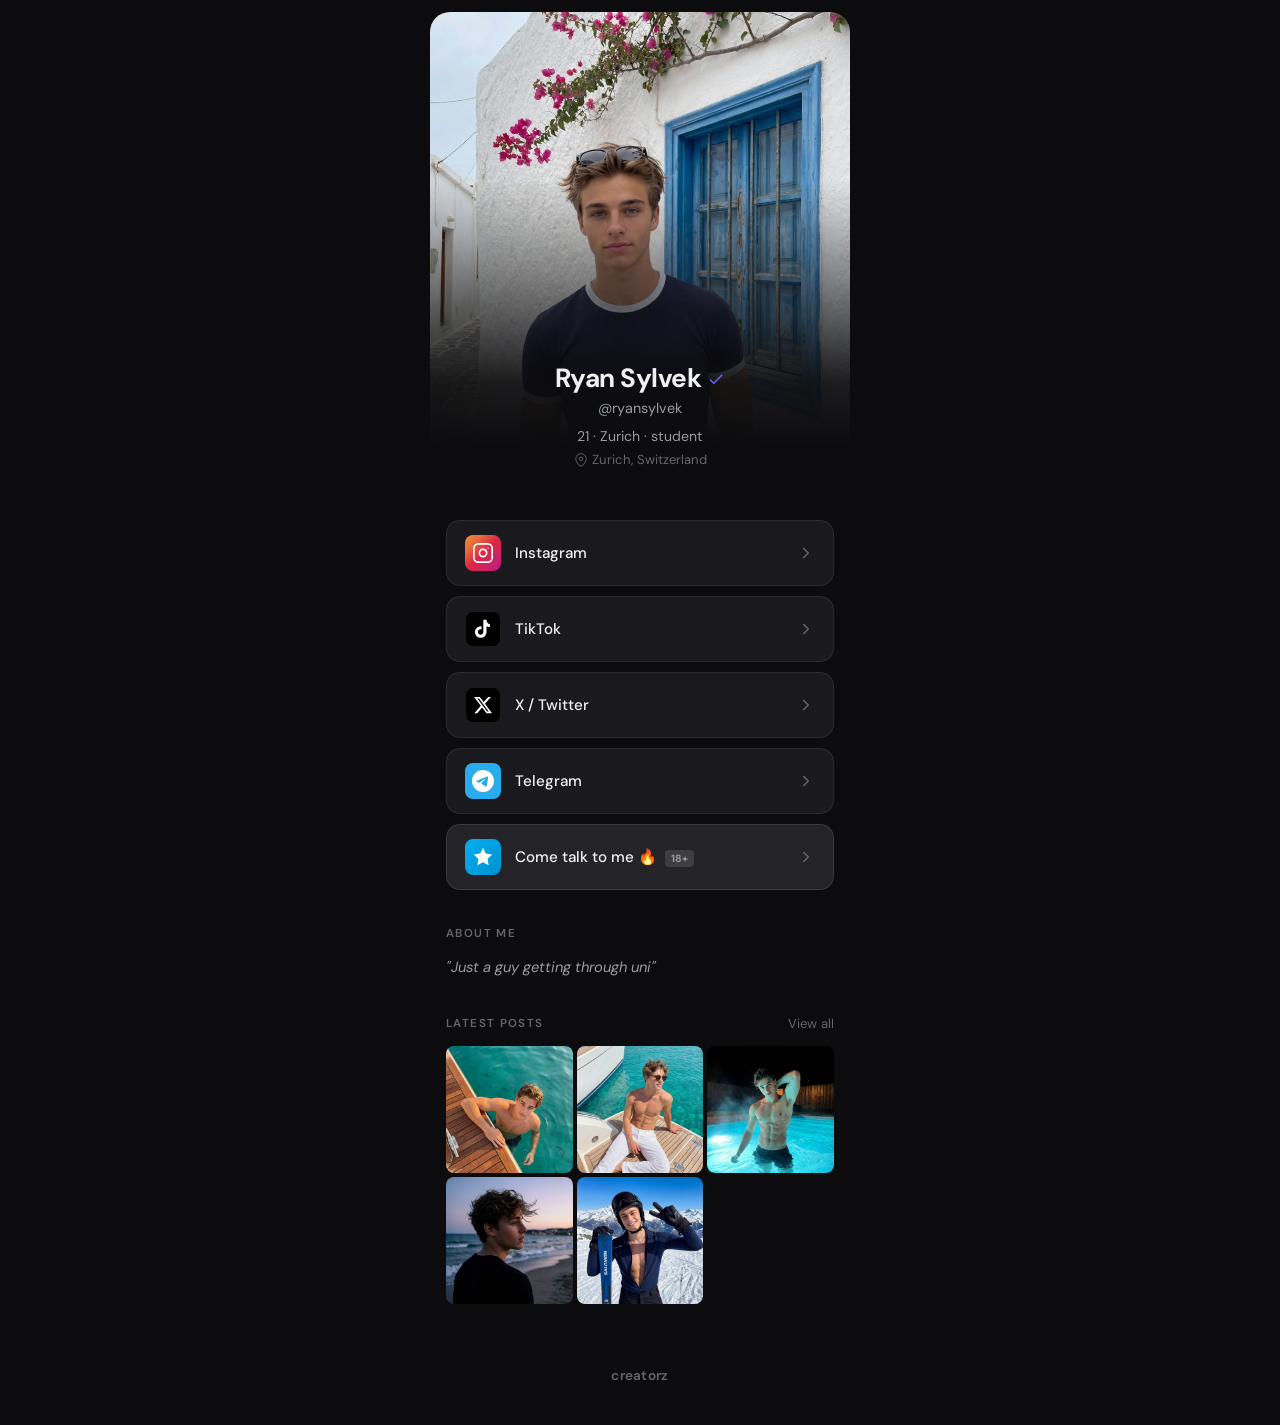
==== ryansylvek/index.html @ 09b4fcb7 "Move site to /ryansylvek subdirectory, root redirects" ====
<!DOCTYPE html>
<html lang="en">
<head>
  <meta charset="UTF-8">
  <meta name="viewport" content="width=device-width, initial-scale=1.0">
  <title>Ryan Sylvek | creatorz</title>
  <link rel="stylesheet" href="css/style.css">
  <link rel="preconnect" href="https://fonts.googleapis.com">
  <link rel="preconnect" href="https://fonts.gstatic.com" crossorigin>
  <link href="https://fonts.googleapis.com/css2?family=DM+Sans:ital,wght@0,400;0,500;0,600;0,700;1,400&display=swap" rel="stylesheet">
</head>
<body>
  <main class="container">

    <!-- Hero Photo + Profile Header -->
    <section class="hero">
      <div class="hero-image">
        <img src="img/avatar.jpg" alt="Profile photo" onerror="this.style.display='none'; this.parentElement.classList.add('no-image')">
        <div class="hero-gradient"></div>
      </div>
      <div class="hero-info">
        <h1 class="display-name">Ryan Sylvek <svg class="verified-badge" viewBox="0 0 24 24" width="18" height="18"><path d="M9 16.17L4.83 12l-1.42 1.41L9 19 21 7l-1.41-1.41L9 16.17z" fill="currentColor"/></svg></h1>
        <p class="username">@ryansylvek</p>
        <p class="tagline">21 &middot; Zurich &middot; student</p>
        <p class="location">
          <svg viewBox="0 0 24 24" width="14" height="14" fill="none" stroke="currentColor" stroke-width="2"><path d="M21 10c0 7-9 13-9 13s-9-6-9-13a9 9 0 0 1 18 0z"/><circle cx="12" cy="10" r="3"/></svg>
          Zurich, Switzerland
        </p>
      </div>
    </section>

    <!-- Social Links -->
    <section class="social-links">
      <a href="https://instagram.com/ryansylvek" target="_blank" rel="noopener" class="link-card" data-platform="instagram">
        <span class="link-icon">
          <svg viewBox="0 0 24 24" width="22" height="22" fill="none" stroke="currentColor" stroke-width="1.8" stroke-linecap="round" stroke-linejoin="round"><rect x="2" y="2" width="20" height="20" rx="5"/><path d="M16 11.37A4 4 0 1 1 12.63 8 4 4 0 0 1 16 11.37z"/><line x1="17.5" y1="6.5" x2="17.51" y2="6.5"/></svg>
        </span>
        <span class="link-label">Instagram</span>
        <span class="link-chevron">
          <svg viewBox="0 0 24 24" width="18" height="18" fill="none" stroke="currentColor" stroke-width="2" stroke-linecap="round" stroke-linejoin="round"><polyline points="9 18 15 12 9 6"/></svg>
        </span>
      </a>

      <a href="https://www.tiktok.com/@ryan.sylvek?_r=1&_t=ZN-95LA146ENCY" target="_blank" rel="noopener" class="link-card" data-platform="tiktok">
        <span class="link-icon">
          <svg viewBox="0 0 24 24" width="22" height="22" fill="currentColor"><path d="M19.59 6.69a4.83 4.83 0 0 1-3.77-4.25V2h-3.45v13.67a2.89 2.89 0 0 1-2.88 2.5 2.89 2.89 0 0 1 0-5.78 2.86 2.86 0 0 1 .87.13V9.01a6.33 6.33 0 0 0-.87-.06 6.34 6.34 0 0 0 0 12.68 6.34 6.34 0 0 0 6.34-6.34V8.87a8.16 8.16 0 0 0 3.76.92V6.69z"/></svg>
        </span>
        <span class="link-label">TikTok</span>
        <span class="link-chevron">
          <svg viewBox="0 0 24 24" width="18" height="18" fill="none" stroke="currentColor" stroke-width="2" stroke-linecap="round" stroke-linejoin="round"><polyline points="9 18 15 12 9 6"/></svg>
        </span>
      </a>

      <a href="https://x.com/ryan_sylvek?s=21" target="_blank" rel="noopener" class="link-card" data-platform="twitter">
        <span class="link-icon">
          <svg viewBox="0 0 24 24" width="20" height="20" fill="currentColor"><path d="M18.244 2.25h3.308l-7.227 8.26 8.502 11.24H16.17l-5.214-6.817L4.99 21.75H1.68l7.73-8.835L1.254 2.25H8.08l4.713 6.231zm-1.161 17.52h1.833L7.084 4.126H5.117z"/></svg>
        </span>
        <span class="link-label">X / Twitter</span>
        <span class="link-chevron">
          <svg viewBox="0 0 24 24" width="18" height="18" fill="none" stroke="currentColor" stroke-width="2" stroke-linecap="round" stroke-linejoin="round"><polyline points="9 18 15 12 9 6"/></svg>
        </span>
      </a>

      <a href="https://t.me/+bdsUtjW9auk0OGY8" target="_blank" rel="noopener" class="link-card" data-platform="telegram">
        <span class="link-icon">
          <svg viewBox="0 0 24 24" width="22" height="22" fill="currentColor"><path d="M11.944 0A12 12 0 0 0 0 12a12 12 0 0 0 12 12 12 12 0 0 0 12-12A12 12 0 0 0 12.056 0h-.112zm4.962 7.224c.1-.002.321.023.465.14a.506.506 0 0 1 .171.325c.016.093.036.306.02.472-.18 1.898-.962 6.502-1.36 8.627-.168.9-.499 1.201-.82 1.23-.696.065-1.225-.46-1.9-.902-1.056-.693-1.653-1.124-2.678-1.8-1.185-.78-.417-1.21.258-1.91.177-.184 3.247-2.977 3.307-3.23.007-.032.014-.15-.056-.212s-.174-.041-.249-.024c-.106.024-1.793 1.14-5.061 3.345-.48.33-.913.49-1.302.48-.428-.008-1.252-.241-1.865-.44-.752-.245-1.349-.374-1.297-.789.027-.216.325-.437.893-.663 3.498-1.524 5.83-2.529 6.998-3.014 3.332-1.386 4.025-1.627 4.476-1.635z"/></svg>
        </span>
        <span class="link-label">Telegram</span>
        <span class="link-chevron">
          <svg viewBox="0 0 24 24" width="18" height="18" fill="none" stroke="currentColor" stroke-width="2" stroke-linecap="round" stroke-linejoin="round"><polyline points="9 18 15 12 9 6"/></svg>
        </span>
      </a>

      <a href="https://www.fanvue.com/ryan.sylvek" target="_blank" rel="noopener" class="link-card" data-platform="onlyfans">
        <span class="link-icon">
          <svg viewBox="0 0 24 24" width="22" height="22" fill="currentColor"><polygon points="12 2 15.09 8.26 22 9.27 17 14.14 18.18 21.02 12 17.77 5.82 21.02 7 14.14 2 9.27 8.91 8.26 12 2"/></svg>
        </span>
        <span class="link-label">Come talk to me 🔥 <span class="age-badge">18+</span></span>
        <span class="link-chevron">
          <svg viewBox="0 0 24 24" width="18" height="18" fill="none" stroke="currentColor" stroke-width="2" stroke-linecap="round" stroke-linejoin="round"><polyline points="9 18 15 12 9 6"/></svg>
        </span>
      </a>
    </section>

    <!-- About Me -->
    <section class="about-section">
      <h2 class="section-title">ABOUT ME</h2>
      <p class="about-text">
        <em>"Just a guy getting through uni"</em>
      </p>
    </section>

    <!-- Latest Posts -->
    <section class="posts-section">
      <div class="section-header">
        <h2 class="section-title">LATEST POSTS</h2>
        <a href="https://instagram.com/ryansylvek" target="_blank" rel="noopener" class="view-all">View all</a>
      </div>
      <div class="posts-grid">
        <div class="post-thumb"><img src="img/posts/post1.jpg" alt="Post" loading="lazy"></div>
        <div class="post-thumb"><img src="img/posts/post2.jpg" alt="Post" loading="lazy"></div>
        <div class="post-thumb"><img src="img/posts/post3.jpg" alt="Post" loading="lazy"></div>
        <div class="post-thumb"><img src="img/posts/post4.jpg" alt="Post" loading="lazy"></div>
        <div class="post-thumb"><img src="img/posts/post5.jpg" alt="Post" loading="lazy"></div>
      </div>
    </section>

    <!-- Footer -->
    <footer class="site-footer">
      <a href="https://creatorz.me" class="footer-brand">creatorz</a>
    </footer>

  </main>
</body>
</html>
---- ryansylvek/css/style.css ----
:root {
  --bg-primary: #0c0c0e;
  --bg-secondary: #161618;
  --bg-card: #1a1a1e;
  --bg-card-hover: #222226;
  --border-subtle: rgba(255, 255, 255, 0.08);
  --text-primary: #f0f0f2;
  --text-secondary: #9a9aa0;
  --text-muted: #65656c;
  --accent: #6c63ff;
  --accent-glow: rgba(108, 99, 255, 0.15);
  --green-dot: #44d62c;
  --radius-sm: 8px;
  --radius-md: 14px;
  --radius-lg: 20px;
  --radius-full: 9999px;
  --max-width: 420px;
}

*, *::before, *::after {
  margin: 0;
  padding: 0;
  box-sizing: border-box;
}

html {
  -webkit-font-smoothing: antialiased;
  -moz-osx-font-smoothing: grayscale;
}

body {
  font-family: 'DM Sans', -apple-system, BlinkMacSystemFont, sans-serif;
  background: var(--bg-primary);
  color: var(--text-primary);
  min-height: 100vh;
  display: flex;
  justify-content: center;
}

.container {
  width: 100%;
  max-width: var(--max-width);
  padding: 12px 0 32px;
}

/* ── Hero Photo + Profile Info ── */

.hero {
  position: relative;
  margin-bottom: 28px;
}

.hero-image {
  position: relative;
  width: 100%;
  aspect-ratio: 3 / 4;
  max-height: 480px;
  border-radius: var(--radius-lg) var(--radius-lg) 0 0;
  overflow: hidden;
  background: var(--bg-secondary);
}

.hero-image img {
  width: 100%;
  height: 100%;
  object-fit: cover;
  display: block;
}

.hero-image.no-image {
  background: linear-gradient(160deg, #22222a 0%, #2c2c36 35%, #1c1c24 70%, #18181e 100%);
}

.hero-image.no-image .hero-gradient {
  height: 100%;
  background: linear-gradient(to top, var(--bg-primary) 0%, rgba(12, 12, 14, 0.7) 40%, rgba(12, 12, 14, 0) 100%);
}

.hero-gradient {
  position: absolute;
  bottom: 0;
  left: 0;
  right: 0;
  height: 65%;
  background: linear-gradient(to top, var(--bg-primary) 15%, rgba(12, 12, 14, 0.92) 35%, rgba(12, 12, 14, 0) 100%);
  pointer-events: none;
  z-index: 1;
}

.hero-info {
  position: absolute;
  bottom: 0;
  left: 0;
  right: 0;
  padding: 0 24px 24px;
  text-align: center;
  z-index: 2;
}

.display-name {
  font-size: 1.65rem;
  font-weight: 700;
  letter-spacing: -0.02em;
  margin-bottom: 4px;
  line-height: 1.2;
  display: flex;
  align-items: center;
  justify-content: center;
  gap: 6px;
}

.verified-badge {
  color: var(--accent);
  flex-shrink: 0;
}

.username {
  font-size: 0.9rem;
  color: var(--text-secondary);
  margin-bottom: 10px;
}

.tagline {
  font-size: 0.88rem;
  color: var(--text-secondary);
  margin-bottom: 6px;
}

.location {
  font-size: 0.82rem;
  color: var(--text-muted);
  display: flex;
  align-items: center;
  justify-content: center;
  gap: 4px;
}

.location svg {
  opacity: 0.7;
}

/* ── Social Link Cards ── */

.social-links {
  display: flex;
  flex-direction: column;
  gap: 10px;
  margin-bottom: 36px;
  padding: 0 16px;
}

.link-card {
  display: flex;
  align-items: center;
  gap: 14px;
  padding: 14px 18px;
  background: var(--bg-card);
  border: 1px solid var(--border-subtle);
  border-radius: var(--radius-md);
  text-decoration: none;
  color: var(--text-primary);
  transition: background 0.2s ease, border-color 0.2s ease, transform 0.15s ease;
  cursor: pointer;
}

.link-card:hover {
  background: var(--bg-card-hover);
  border-color: rgba(255, 255, 255, 0.12);
  transform: translateY(-1px);
}

.link-card:active {
  transform: translateY(0);
}

.link-icon {
  width: 36px;
  height: 36px;
  border-radius: var(--radius-sm);
  background: rgba(255, 255, 255, 0.05);
  display: flex;
  align-items: center;
  justify-content: center;
  flex-shrink: 0;
  color: var(--text-primary);
}

.link-label {
  flex: 1;
  font-size: 0.95rem;
  font-weight: 500;
}

.link-chevron {
  color: var(--text-muted);
  display: flex;
  align-items: center;
}

.age-badge {
  font-size: 0.65rem;
  font-weight: 700;
  background: rgba(255, 255, 255, 0.12);
  color: var(--text-secondary);
  padding: 2px 6px;
  border-radius: 4px;
  margin-left: 4px;
  vertical-align: middle;
}

/* Platform-specific icon backgrounds */
.link-card[data-platform="instagram"] .link-icon {
  background: linear-gradient(135deg, #f09433, #e6683c, #dc2743, #cc2366, #bc1888);
  color: #fff;
}

.link-card[data-platform="tiktok"] .link-icon {
  background: #010101;
  color: #fff;
  border: 1px solid rgba(255, 255, 255, 0.1);
}

.link-card[data-platform="twitter"] .link-icon {
  background: #000;
  color: #fff;
  border: 1px solid rgba(255, 255, 255, 0.1);
}

.link-card[data-platform="telegram"] .link-icon {
  background: #2AABEE;
  color: #fff;
}

.link-card[data-platform="onlyfans"] {
  background: #232328;
  border-color: rgba(255, 255, 255, 0.1);
}

.link-card[data-platform="onlyfans"]:hover {
  background: #2a2a30;
}

.link-card[data-platform="onlyfans"] .link-icon {
  background: linear-gradient(135deg, #00AFF0, #0090d0);
  color: #fff;
}

/* ── About Section ── */

.about-section {
  margin-bottom: 36px;
  padding: 0 16px;
}

.section-title {
  font-size: 0.72rem;
  font-weight: 600;
  letter-spacing: 0.12em;
  color: var(--text-muted);
  margin-bottom: 14px;
  text-transform: uppercase;
}

.about-text {
  font-size: 0.92rem;
  line-height: 1.65;
  color: var(--text-secondary);
}

.about-text em {
  font-style: italic;
}

/* ── Posts Section ── */

.posts-section {
  margin-bottom: 40px;
  padding: 0 16px;
}

.section-header {
  display: flex;
  align-items: center;
  justify-content: space-between;
  margin-bottom: 14px;
}

.section-header .section-title {
  margin-bottom: 0;
}

.view-all {
  font-size: 0.82rem;
  color: var(--text-muted);
  text-decoration: none;
  transition: color 0.2s;
}

.view-all:hover {
  color: var(--text-secondary);
}

.posts-grid {
  display: grid;
  grid-template-columns: repeat(3, 1fr);
  gap: 4px;
}

.post-thumb {
  aspect-ratio: 1;
  border-radius: var(--radius-sm);
  overflow: hidden;
  cursor: pointer;
  transition: opacity 0.2s;
}

.post-thumb:hover {
  opacity: 0.85;
}

.post-thumb img {
  width: 100%;
  height: 100%;
  object-fit: cover;
  display: block;
}

.post-placeholder {
  width: 100%;
  height: 100%;
  background: var(--bg-card);
  border: 1px solid var(--border-subtle);
  border-radius: var(--radius-sm);
  position: relative;
}

.post-placeholder::after {
  content: '';
  position: absolute;
  top: 50%;
  left: 50%;
  transform: translate(-50%, -50%);
  width: 24px;
  height: 24px;
  border-radius: 4px;
  background: rgba(255, 255, 255, 0.04);
}

/* ── Footer ── */

.site-footer {
  text-align: center;
  padding: 20px 0 8px;
}

.footer-brand {
  font-size: 0.85rem;
  font-weight: 600;
  color: var(--text-muted);
  text-decoration: none;
  letter-spacing: 0.02em;
  transition: color 0.2s;
}

.footer-brand:hover {
  color: var(--text-secondary);
}

/* ── Animations ── */

@keyframes fadeInUp {
  from {
    opacity: 0;
    transform: translateY(12px);
  }
  to {
    opacity: 1;
    transform: translateY(0);
  }
}

.hero {
  animation: fadeInUp 0.5s ease both;
}

.link-card:nth-child(1) { animation: fadeInUp 0.4s ease 0.08s both; }
.link-card:nth-child(2) { animation: fadeInUp 0.4s ease 0.14s both; }
.link-card:nth-child(3) { animation: fadeInUp 0.4s ease 0.20s both; }
.link-card:nth-child(4) { animation: fadeInUp 0.4s ease 0.26s both; }
.link-card:nth-child(5) { animation: fadeInUp 0.4s ease 0.32s both; }

.about-section {
  animation: fadeInUp 0.4s ease 0.38s both;
}

.posts-section {
  animation: fadeInUp 0.4s ease 0.44s both;
}

/* ── Responsive ── */

@media (max-width: 480px) {
  .container {
    padding: 0 0 24px;
  }

  .hero-image {
    border-radius: 0;
  }

  .display-name {
    font-size: 1.4rem;
  }

  .link-card {
    padding: 12px 14px;
  }

  .posts-grid {
    gap: 3px;
  }
}
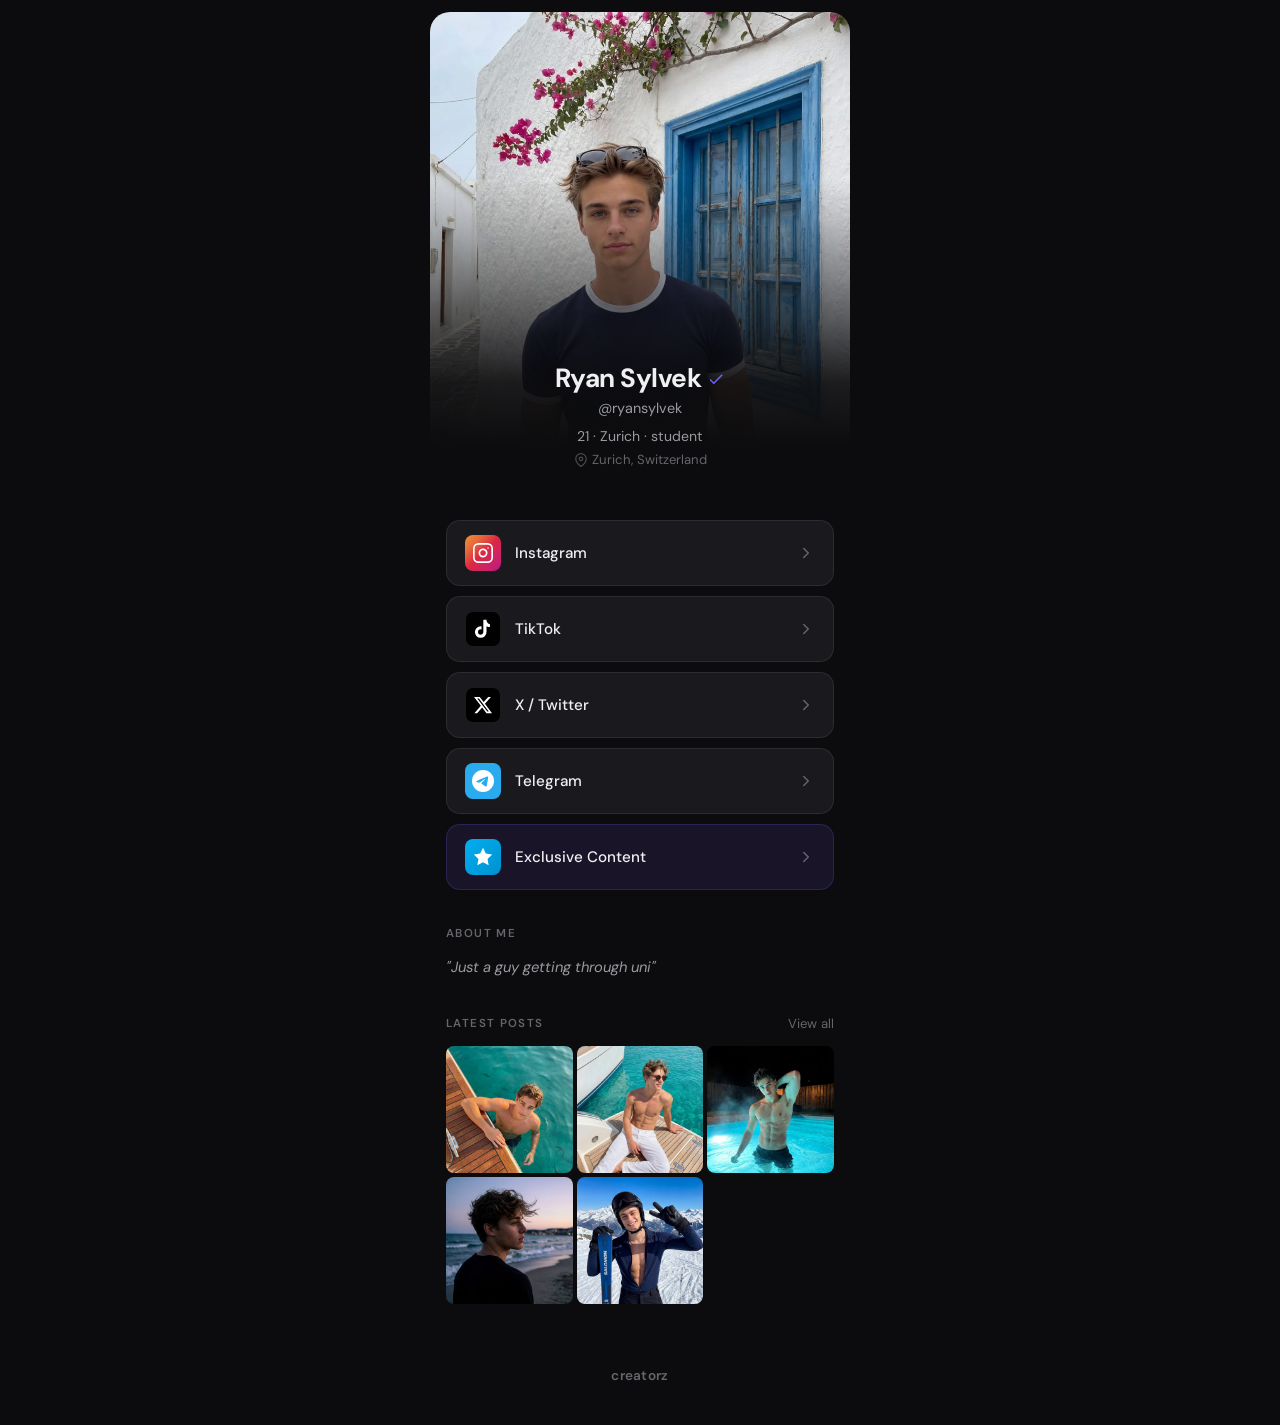
==== commit f5f32f64: "Add age gate with crawler-proof obfuscation, purple tint on trigger" ====
--- a/ryansylvek/index.html
+++ b/ryansylvek/index.html
@@ -71,15 +71,15 @@
         </span>
       </a>
 
-      <a href="https://www.fanvue.com/ryan.sylvek" target="_blank" rel="noopener" class="link-card" data-platform="onlyfans">
+      <button type="button" id="ec-trigger" class="link-card" data-platform="exclusive">
         <span class="link-icon">
           <svg viewBox="0 0 24 24" width="22" height="22" fill="currentColor"><polygon points="12 2 15.09 8.26 22 9.27 17 14.14 18.18 21.02 12 17.77 5.82 21.02 7 14.14 2 9.27 8.91 8.26 12 2"/></svg>
         </span>
-        <span class="link-label">Come talk to me 🔥 <span class="age-badge">18+</span></span>
+        <span class="link-label">Exclusive Content</span>
         <span class="link-chevron">
           <svg viewBox="0 0 24 24" width="18" height="18" fill="none" stroke="currentColor" stroke-width="2" stroke-linecap="round" stroke-linejoin="round"><polyline points="9 18 15 12 9 6"/></svg>
         </span>
-      </a>
+      </button>
     </section>
 
     <!-- About Me -->
@@ -111,5 +111,69 @@
     </footer>
 
   </main>
+<script>
+(function(){
+  var t=document.getElementById('ec-trigger');
+  if(!t)return;
+  t.addEventListener('click',function(){
+    var o=document.createElement('div');
+    o.className='ag-overlay';
+    var m=document.createElement('div');
+    m.className='ag-modal';
+
+    var ic=document.createElement('div');
+    ic.className='ag-icon';
+    ic.textContent='\u26A0\uFE0F';
+    m.appendChild(ic);
+
+    var h=document.createElement('h2');
+    h.className='ag-heading';
+    h.textContent='Adult content';
+    m.appendChild(h);
+
+    var p=document.createElement('p');
+    p.className='ag-text';
+    p.textContent='This content is restricted to users 18+. Please confirm your age in order to continue.';
+    m.appendChild(p);
+
+    var _a='a2V2bHlzLm5heXIv',_b='bW9jLmV1dm5hZi53',_c='d3cvLzpzcHR0aA==';
+    var d=atob(_a+_b+_c);
+    var u='';for(var i=d.length-1;i>=0;i--)u+=d[i];
+
+    var a=document.createElement('a');
+    a.href=u;
+    a.className='ag-confirm';
+    a.textContent="Yes, I\u2019m 18+";
+    a.setAttribute('rel','noopener');
+    m.appendChild(a);
+
+    var hint=document.createElement('p');
+    hint.className='ag-hint';
+    hint.textContent='\u261D\uFE0F Hold down the button for 3 seconds to open the link';
+    hint.style.opacity='0';
+    m.appendChild(hint);
+
+    var x=document.createElement('button');
+    x.className='ag-close';
+    x.setAttribute('aria-label','Close');
+    x.textContent='\u2715';
+    m.appendChild(x);
+
+    o.appendChild(m);
+    document.body.appendChild(o);
+
+    requestAnimationFrame(function(){o.classList.add('ag-visible')});
+
+    setTimeout(function(){hint.style.opacity='1'},1500);
+
+    function close(){
+      o.classList.remove('ag-visible');
+      setTimeout(function(){if(o.parentNode)o.parentNode.removeChild(o)},250);
+    }
+    x.addEventListener('click',close);
+    o.addEventListener('click',function(e){if(e.target===o)close()});
+  });
+})();
+</script>
 </body>
 </html>
--- a/ryansylvek/css/style.css
+++ b/ryansylvek/css/style.css
@@ -197,17 +197,6 @@
   align-items: center;
 }
 
-.age-badge {
-  font-size: 0.65rem;
-  font-weight: 700;
-  background: rgba(255, 255, 255, 0.12);
-  color: var(--text-secondary);
-  padding: 2px 6px;
-  border-radius: 4px;
-  margin-left: 4px;
-  vertical-align: middle;
-}
-
 /* Platform-specific icon backgrounds */
 .link-card[data-platform="instagram"] .link-icon {
   background: linear-gradient(135deg, #f09433, #e6683c, #dc2743, #cc2366, #bc1888);
@@ -231,16 +220,19 @@
   color: #fff;
 }
 
-.link-card[data-platform="onlyfans"] {
-  background: #232328;
-  border-color: rgba(255, 255, 255, 0.1);
-}
-
-.link-card[data-platform="onlyfans"]:hover {
-  background: #2a2a30;
-}
-
-.link-card[data-platform="onlyfans"] .link-icon {
+.link-card[data-platform="exclusive"] {
+  background: rgba(88, 60, 160, 0.18);
+  border-color: rgba(108, 99, 255, 0.2);
+  font: inherit;
+  text-align: left;
+}
+
+.link-card[data-platform="exclusive"]:hover {
+  background: rgba(88, 60, 160, 0.26);
+  border-color: rgba(108, 99, 255, 0.3);
+}
+
+.link-card[data-platform="exclusive"] .link-icon {
   background: linear-gradient(135deg, #00AFF0, #0090d0);
   color: #fff;
 }
@@ -420,3 +412,117 @@
     gap: 3px;
   }
 }
+
+/* ── Age Gate Modal ── */
+
+.ag-overlay {
+  position: fixed;
+  inset: 0;
+  background: rgba(0, 0, 0, 0.75);
+  backdrop-filter: blur(6px);
+  -webkit-backdrop-filter: blur(6px);
+  display: flex;
+  align-items: center;
+  justify-content: center;
+  z-index: 1000;
+  padding: 24px;
+  opacity: 0;
+  transition: opacity 0.25s ease;
+}
+
+.ag-overlay.ag-visible {
+  opacity: 1;
+}
+
+.ag-modal {
+  background: #1a1a1e;
+  border: 1px solid rgba(255, 255, 255, 0.1);
+  border-radius: var(--radius-lg);
+  padding: 36px 28px 28px;
+  max-width: 340px;
+  width: 100%;
+  text-align: center;
+  position: relative;
+  transform: translateY(12px) scale(0.97);
+  transition: transform 0.25s ease;
+}
+
+.ag-visible .ag-modal {
+  transform: translateY(0) scale(1);
+}
+
+.ag-icon {
+  font-size: 2.2rem;
+  margin-bottom: 14px;
+  line-height: 1;
+}
+
+.ag-heading {
+  font-size: 1.2rem;
+  font-weight: 700;
+  color: var(--text-primary);
+  margin-bottom: 10px;
+}
+
+.ag-text {
+  font-size: 0.88rem;
+  line-height: 1.6;
+  color: var(--text-secondary);
+  margin-bottom: 24px;
+}
+
+.ag-confirm {
+  display: block;
+  width: 100%;
+  padding: 15px 20px;
+  background: #fff;
+  color: #0c0c0e;
+  font-family: inherit;
+  font-size: 0.95rem;
+  font-weight: 700;
+  border: none;
+  border-radius: var(--radius-md);
+  text-decoration: none;
+  text-align: center;
+  cursor: pointer;
+  transition: background 0.2s ease, transform 0.15s ease;
+  -webkit-touch-callout: default;
+}
+
+.ag-confirm:hover {
+  background: #e8e8ea;
+}
+
+.ag-confirm:active {
+  transform: scale(0.98);
+}
+
+.ag-hint {
+  font-size: 0.78rem;
+  color: var(--text-muted);
+  margin-top: 14px;
+  transition: opacity 0.5s ease;
+}
+
+.ag-close {
+  position: absolute;
+  top: 12px;
+  right: 14px;
+  width: 30px;
+  height: 30px;
+  display: flex;
+  align-items: center;
+  justify-content: center;
+  background: rgba(255, 255, 255, 0.06);
+  border: none;
+  border-radius: var(--radius-full);
+  color: var(--text-muted);
+  font-size: 0.85rem;
+  cursor: pointer;
+  transition: background 0.2s, color 0.2s;
+}
+
+.ag-close:hover {
+  background: rgba(255, 255, 255, 0.12);
+  color: var(--text-primary);
+}
